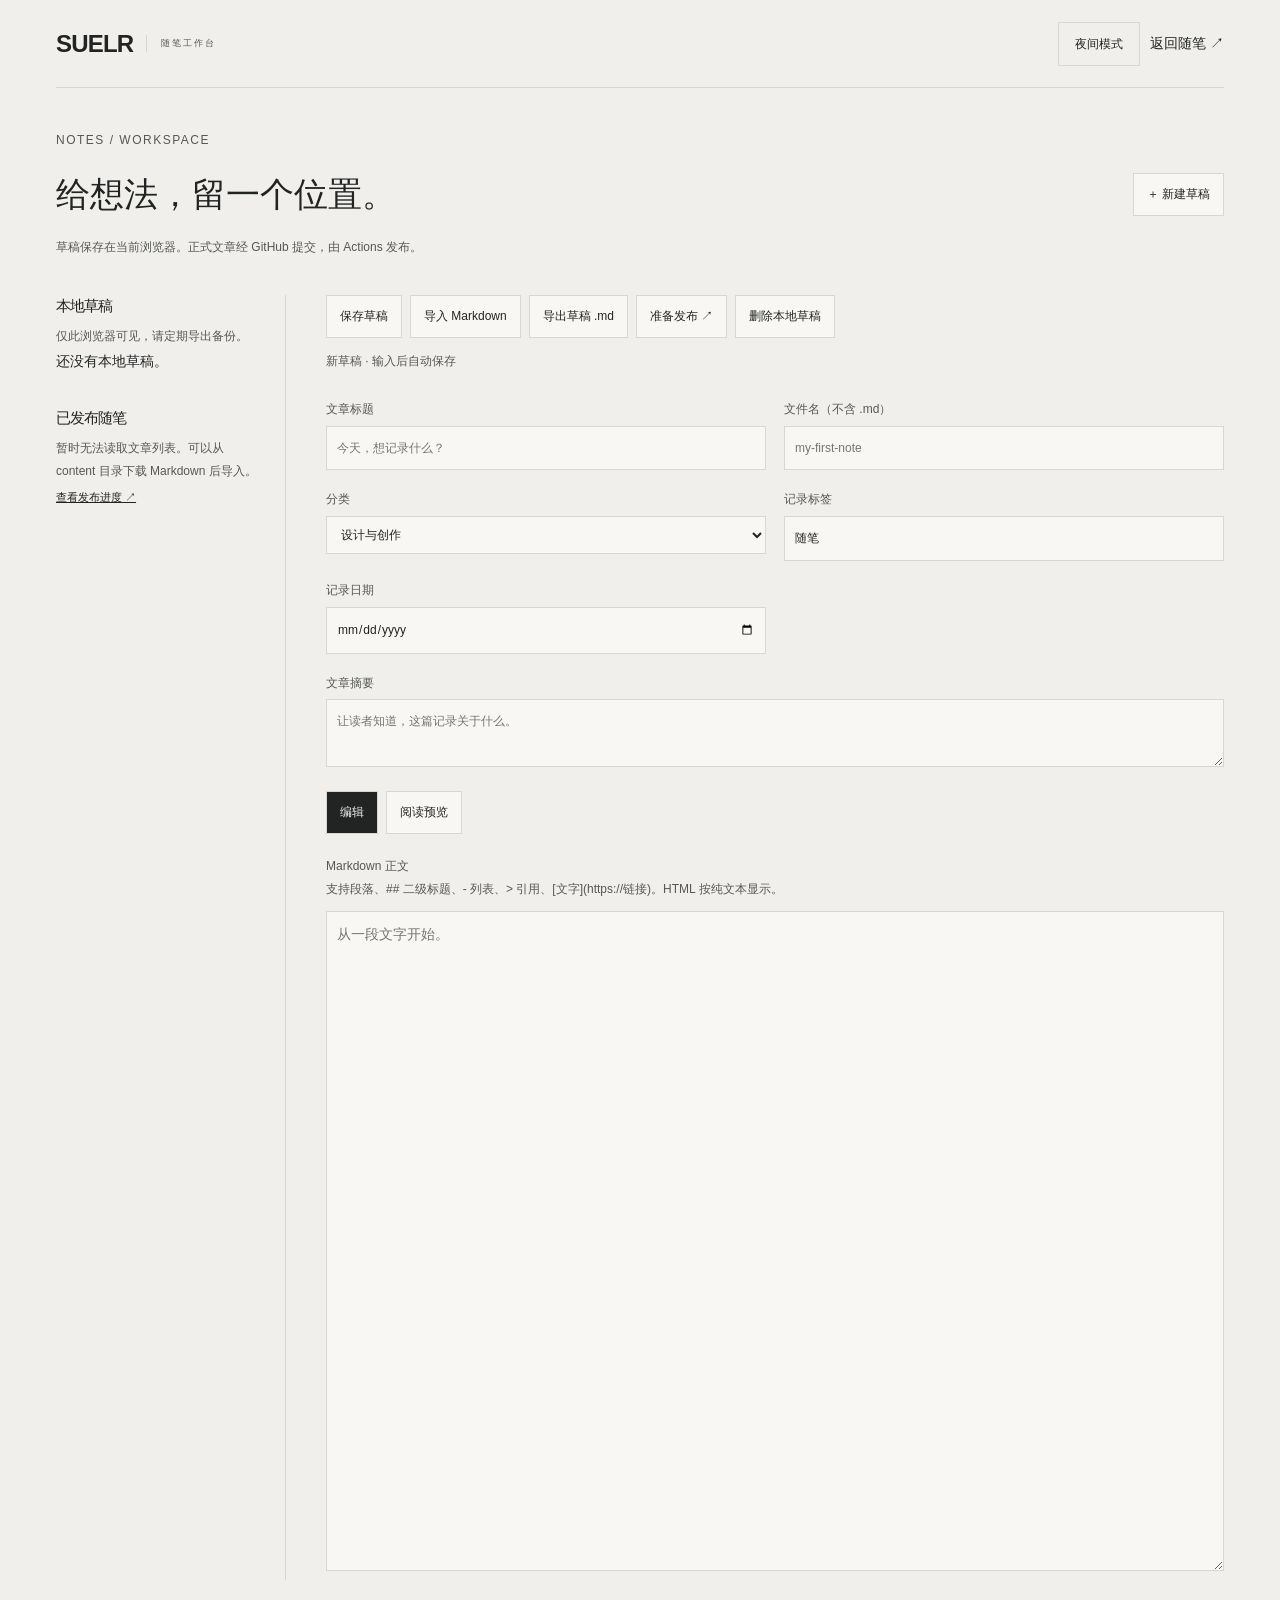
==== editor/index.html @ 3a96a96b "Add local note editor, Markdown drafts and preview with isolated Pages publishing" ====
<!doctype html>
<html lang="zh-CN"><head><meta charset="utf-8"><meta name="viewport" content="width=device-width,initial-scale=1"><meta name="robots" content="noindex,nofollow"><title>写随笔 · SUELR</title><script src="../theme.js"></script><link rel="stylesheet" href="../site.css"><link rel="stylesheet" href="../design-system.css"><link rel="stylesheet" href="editor.css"><link rel="icon" href="../assets/favicon.svg"></head>
<body><a href="#main" class="skip">跳到编辑器</a>
<header class="nav wrap"><a class="wordmark" href="../index.html">SUELR<small>随笔工作台</small></a><div class="site-actions"><button type="button" class="theme-toggle" data-theme-toggle>夜间模式</button><a href="../index.html#notes">返回随笔 ↗</a></div></header>
<main id="main" class="wrap editor-main">
<div class="editor-heading"><div><p class="eyebrow">NOTES / WORKSPACE</p><h1>给想法，留一个位置。</h1><p>草稿保存在当前浏览器。正式文章经 GitHub 提交，由 Actions 发布。</p></div><button type="button" id="new-note">＋ 新建草稿</button></div>
<div class="editor-layout"><aside class="draft-panel" aria-label="文章列表"><h2>本地草稿</h2><p class="small">仅此浏览器可见，请定期导出备份。</p><div id="draft-list"></div><h2>已发布随笔</h2><p id="published-status" class="small" role="status">正在读取…</p><div id="published-list"></div><a href="https://github.com/sibaishi/suelr-home/actions/workflows/publish.yml" target="_blank" rel="noopener">查看发布进度 ↗</a></aside>
<section aria-label="编辑与预览"><div class="editor-toolbar"><button type="button" id="save-note">保存草稿</button><label class="file-button">导入 Markdown<input type="file" id="import-note" accept=".md,.markdown,text/markdown,text/plain"></label><button type="button" id="export-note">导出草稿 .md</button><button type="button" id="publish-note">准备发布 ↗</button><button type="button" id="delete-note">删除本地草稿</button></div>
<p id="save-status" role="status" aria-live="polite"></p><p id="error-status" role="alert"></p>
<form id="note-form"><div class="metadata"><label>文章标题<input id="title" required maxlength="160" placeholder="今天，想记录什么？"></label><label>文件名（不含 .md）<input id="slug" required pattern="[a-z0-9]+(-[a-z0-9]+)*" placeholder="my-first-note" autocomplete="off"></label><label>分类<select id="category"><option>设计与创作</option><option>生活与远行</option></select></label><label>记录标签<input id="label" maxlength="80" placeholder="随笔"></label><label>记录日期<input id="date" type="date"></label><label class="summary-field">文章摘要<textarea id="summary" rows="2" maxlength="400" placeholder="让读者知道，这篇记录关于什么。"></textarea></label></div>
<div class="view-tabs" role="group" aria-label="切换工作区"><button type="button" data-view="edit" aria-pressed="true">编辑</button><button type="button" data-view="preview" aria-pressed="false">阅读预览</button></div>
<div id="edit-pane"><label for="body">Markdown 正文</label><p id="syntax-help" class="small">支持段落、## 二级标题、- 列表、&gt; 引用、[文字](https://链接)。HTML 按纯文本显示。</p><textarea id="body" rows="24" aria-describedby="syntax-help" spellcheck="false" placeholder="从一段文字开始。"></textarea></div>
</form><article id="preview-pane" class="article-shell" hidden><header class="article-head"><p id="preview-category" class="eyebrow"></p><h1 id="preview-title"></h1><p id="preview-summary" class="summary"></p><p id="preview-meta" class="article-meta"></p></header><div id="preview-body" class="prose"></div></article>
</section></div>
<dialog id="publish-dialog" aria-labelledby="publish-heading"><h2 id="publish-heading">发布到个人空间</h2><p>将导出 <strong id="publish-filename"></strong>（draft: false）。本地草稿仍保留。</p><ol><li>下载正式 Markdown 文件。</li><li>打开 GitHub，在 content 目录上传该文件并提交到 main。相同文件名会更新原文；上传前请核对。</li><li>Actions 构建成功后，文章会出现在 www.suelr.com。</li></ol><p class="small">草稿导出为 draft: true，即使上传也不会公开。此入口不保存 GitHub 密钥。</p><div class="dialog-actions"><button type="button" id="download-publish">下载正式 .md</button><a id="github-upload" href="https://github.com/sibaishi/suelr-home/upload/main/content" target="_blank" rel="noopener">打开 GitHub 上传 ↗</a><a href="https://github.com/sibaishi/suelr-home/actions/workflows/publish.yml" target="_blank" rel="noopener">查看 Actions ↗</a><button type="button" id="close-publish">返回编辑</button></div></dialog>
<noscript>编辑器需要 JavaScript。你也可以直接在 GitHub 编辑 content/*.md，通过 Actions 发布。</noscript></main>
<script src="core.js"></script><script src="editor.js"></script></body></html>
---- site.css ----
*{box-sizing:border-box}html{scroll-behavior:smooth;scroll-padding-top:112px}body{margin:0;font:400 14px/1.9 var(--site-font);-webkit-font-smoothing:antialiased}a{color:inherit;text-decoration:none}button{font:inherit;cursor:pointer}img{display:block;max-width:100%;height:auto}p,h1,h2,h3{margin:0}main{overflow:clip}.wrap{max-width:1248px;width:calc(100% - 112px);margin:auto}.nav{display:flex;align-items:center;justify-content:space-between;position:sticky;top:0;z-index:40;gap:32px}.wordmark{font-size:24px;font-weight:600;letter-spacing:-1px;display:flex;align-items:center;gap:13px}.wordmark small{font-size:9px;letter-spacing:2px;font-weight:400;color:var(--site-muted);border-left:1px solid var(--site-line);padding-left:14px}.nav nav{display:flex;gap:28px;align-items:center}.nav nav a{font-size:12px;color:var(--site-muted)}.site-actions{display:flex;gap:10px;align-items:center}.menu-toggle{display:none}.skip{position:fixed;top:-100px;left:20px;z-index:200;background:var(--site-text);color:var(--site-bg);padding:12px 18px}.skip:focus{top:10px}.eyebrow{font-size:10px;letter-spacing:1.5px;color:var(--site-muted);line-height:1.8}.hero-home{padding:51px 0 49px;border-bottom:1px solid var(--site-line)}.hero-meta{display:flex;justify-content:space-between;gap:25px;font-size:10px;color:var(--site-muted);margin-bottom:44px}.hero-layout{display:grid;grid-template-columns:1.65fr 1fr;gap:70px;align-items:end}.hero-home h1{font-size:clamp(40px,4.6vw,65px);line-height:1.4;letter-spacing:-2px;font-weight:500;margin:0 0 24px}.hero-home h1 span{color:var(--site-muted)}.hero-description{font-size:14px;line-height:2;color:var(--site-muted);max-width:540px}.hero-aside{border-top:1px solid var(--site-text);padding-top:22px;align-self:end}.hero-aside .aside-label{font-size:9px;letter-spacing:1.4px;color:var(--site-muted)}.hero-aside h2{font-size:24px;line-height:1.5;font-weight:500;margin:15px 0}.hero-aside p{font-size:12px;line-height:2;color:var(--site-muted)}.inline-link{display:inline-flex;align-items:center;gap:22px;font-size:11px;border-bottom:1px solid var(--site-text);padding:11px 0 5px;margin-top:13px}.inline-link:hover{color:var(--site-muted)}.hero-foot{display:flex;justify-content:space-between;align-items:center;margin-top:45px;font-size:9px;letter-spacing:1.2px;color:var(--site-muted)}.hero-foot .coordinates{display:flex;gap:23px}.section-home{padding:72px 0;border-bottom:1px solid var(--site-line);scroll-margin-top:110px}.section-heading{display:flex;align-items:end;justify-content:space-between;gap:40px;margin-bottom:35px}.section-heading h2{font-size:34px;line-height:1.5;font-weight:500;letter-spacing:-1px;margin-top:14px}.section-heading>p{font-size:11px;color:var(--site-muted);line-height:1.9;max-width:330px}.spaces-grid{display:grid;grid-template-columns:1fr 1fr;gap:28px}.space-link{display:flex;flex-direction:column;border:1px solid var(--site-line);transition:border-color .15s}.space-link:hover{border-color:var(--site-muted)}.space-image{height:245px;overflow:hidden;background:var(--site-soft);position:relative}.design-proof{height:100%;background:#f0efeb;display:flex;align-items:center;justify-content:center;flex-direction:column;padding:35px 50px;color:#222424}.design-proof img{width:82%;max-width:350px}.design-proof p{font-size:11px;letter-spacing:3px;margin-top:16px}.design-proof span{position:absolute;bottom:18px;left:22px;font-size:8px;letter-spacing:1.5px;color:#565856}.winter-image img{width:100%;height:100%;object-fit:cover;object-position:center 57%;filter:saturate(.65);transition:transform .4s}.space-link:hover .winter-image img{transform:scale(1.025)}.winter-image .image-label{position:absolute;bottom:16px;left:20px;background:#222424;color:#f0efeb;padding:5px 10px;font-size:9px;letter-spacing:1px}.space-copy{padding:25px 27px;background:var(--site-surface);flex:1}.space-topline{display:flex;justify-content:space-between;font-size:9px;color:var(--site-muted);letter-spacing:1px}.space-copy h3{font-size:25px;font-weight:500;letter-spacing:-.7px;margin:13px 0}.space-copy p{font-size:12px;color:var(--site-muted);line-height:2}.space-bottom{display:flex;justify-content:space-between;gap:10px;font-size:10px;color:var(--site-muted);padding-top:23px;margin-top:24px;border-top:1px solid var(--site-line)}.space-bottom b{font-size:17px;font-weight:400;color:var(--site-text)}.photo-credit{font-size:9px;color:var(--site-muted);line-height:1.9;margin-top:14px}.photo-credit a{text-decoration:underline;text-underline-offset:3px}.notes-toolbar{display:flex;gap:10px;flex-wrap:wrap;margin-bottom:25px}.filter-button{padding:11px 17px;border:1px solid var(--site-line);background:transparent;color:var(--site-muted);min-height:44px;font-size:11px}.filter-button:hover{background:var(--site-hover-bg);color:var(--site-text)}.filter-button[aria-pressed=true]{background:var(--site-text);color:var(--site-bg);border-color:var(--site-text)}.note-list{border-top:1px solid var(--site-line)}.note-card{display:grid;grid-template-columns:145px 1fr 30px;gap:28px;padding:29px 0;border-bottom:1px solid var(--site-line);align-items:start;transition:background .15s}.note-card:hover{background:var(--site-hover-bg)}.note-category{font-size:10px;color:var(--site-muted);padding-top:4px}.note-card h3{font-size:21px;font-weight:500;line-height:1.6;margin-bottom:9px;letter-spacing:-.4px}.note-card p{font-size:12px;line-height:1.9;color:var(--site-muted);max-width:740px}.note-meta{font-size:9px;color:var(--site-muted);margin-top:15px;letter-spacing:.4px}.note-arrow{font-size:21px;text-align:right}.filter-status{font-size:10px;color:var(--site-muted);margin-top:17px}.about-layout{display:grid;grid-template-columns:1fr 1.25fr;gap:90px}.about-name{font-size:44px;font-weight:500;line-height:1.4;letter-spacing:-1.5px;margin:20px 0 15px}.about-role{font-size:12px;color:var(--site-muted);line-height:2}.about-copy p{font-size:14px;line-height:2.1;color:var(--site-muted);margin-bottom:20px}.about-copy strong{font-weight:500;color:var(--site-text)}.about-facts{display:grid;grid-template-columns:repeat(3,1fr);border-top:1px solid var(--site-line);margin-top:30px;padding-top:20px;gap:20px}.about-facts dt{font-size:9px;color:var(--site-muted);letter-spacing:1px;margin-bottom:9px}.about-facts dd{font-size:12px;margin:0;line-height:1.9}.contact-home{padding:66px 0 40px}.contact-grid{display:flex;align-items:center;justify-content:space-between;gap:40px}.contact-home h2{font-size:32px;font-weight:500;line-height:1.5;margin-top:15px;letter-spacing:-1px}.contact-home .email{font-size:clamp(16px,2.5vw,26px);border-bottom:1px solid var(--site-text);padding-bottom:8px;display:flex;align-items:center;gap:30px;letter-spacing:-.4px}.contact-home>p{font-size:12px;color:var(--site-muted);margin-top:22px}.footer-home{display:flex;justify-content:space-between;align-items:center;gap:25px;border-top:1px solid var(--site-line);padding:24px 0 32px;margin-top:25px;font-size:9px;color:var(--site-muted)}.footer-links{display:flex;gap:23px}.footer-links a{padding:10px 0}.footer-links a:hover{color:var(--site-text)}[hidden]{display:none!important}.breadcrumb{font-size:10px;color:var(--site-muted);padding:28px 0;border-bottom:1px solid var(--site-line);display:flex;gap:15px}.article-shell{max-width:760px;margin:0 auto;padding:50px 0 65px}.article-head{padding-bottom:30px;border-bottom:1px solid var(--site-line);margin-bottom:35px}.article-head h1{font-size:40px;line-height:1.5;font-weight:500;letter-spacing:-1.1px;margin:18px 0}.article-head .summary{font-size:14px;line-height:2;color:var(--site-muted)}.article-meta{font-size:10px;line-height:1.9;color:var(--site-muted);margin-top:23px;display:flex;gap:20px}.prose h2{font-size:25px;line-height:1.6;font-weight:500;margin:37px 0 17px;letter-spacing:-.6px}.prose p,.prose li{font-size:15px;line-height:2.15;color:var(--site-muted);margin:0 0 20px}.prose ul{padding-left:23px;margin:20px 0 25px}.prose li{margin:0 0 10px}.prose blockquote{margin:30px 0;padding:18px 24px;border-left:2px solid var(--site-text);background:var(--site-soft)}.prose blockquote p{color:var(--site-text);margin:0;font-size:17px}.prose a{color:var(--site-text);text-decoration:underline;text-underline-offset:5px}.article-end{margin-top:44px;padding-top:24px;border-top:1px solid var(--site-line);display:flex;justify-content:space-between;align-items:center;gap:25px;font-size:12px}.copy-status{font-size:10px;color:var(--site-muted);margin-top:10px}.related-note{margin:24px 0 0;font-size:11px;color:var(--site-muted);line-height:1.9}
@media(max-width:1000px){.hero-layout{gap:40px;grid-template-columns:1.6fr 1fr}.hero-home h1{font-size:48px}.hero-aside h2{font-size:21px}.about-layout{gap:45px}.space-image{height:220px}.space-copy{padding:22px}.design-proof{padding:30px}.note-card{grid-template-columns:115px 1fr 25px;gap:20px}.contact-grid{gap:30px}.article-shell{max-width:700px}}
@media(max-width:800px){html{scroll-padding-top:96px}.hero-home{padding-top:32px}.hero-meta{margin-bottom:30px;font-size:9px;gap:15px}.hero-layout{grid-template-columns:1fr;gap:32px}.hero-home h1{font-size:47px}.hero-description{font-size:13px}.hero-aside{display:grid;grid-template-columns:1fr 1fr;gap:15px 30px;padding-top:22px}.hero-aside .aside-label{grid-column:1/-1}.hero-aside h2{margin:0;font-size:22px}.hero-aside .inline-link{justify-self:start;align-self:end;margin:0}.hero-foot{margin-top:30px;font-size:8px}.section-home{padding:52px 0;scroll-margin-top:95px}.section-heading{gap:25px;margin-bottom:28px}.section-heading h2{font-size:28px}.section-heading>p{max-width:240px;font-size:10px}.spaces-grid{gap:20px}.space-image{height:210px}.space-copy h3{font-size:23px}.note-card{grid-template-columns:95px 1fr 20px;gap:18px}.note-card h3{font-size:19px}.about-layout{grid-template-columns:1fr;gap:28px}.about-name{font-size:36px;margin-top:15px}.about-copy p{font-size:13px}.contact-grid{display:block}.contact-home .email{display:inline-flex;margin-top:25px;font-size:23px}.contact-home{padding-top:45px}.article-shell{padding-top:35px}.article-head h1{font-size:34px}.prose p,.prose li{font-size:14px}}
@media(max-width:600px){.wordmark small{display:none}.nav .wordmark{font-size:22px}.hero-home{padding:27px 0 30px}.hero-meta{display:block;line-height:1.9;margin-bottom:26px}.hero-meta>span:last-child{display:block;margin-top:8px}.hero-home h1{font-size:38px;letter-spacing:-1.5px;line-height:1.45;margin-bottom:20px}.hero-description{font-size:12px;line-height:2}.hero-aside{grid-template-columns:1fr;gap:12px}.hero-aside h2{font-size:23px}.hero-aside p{font-size:12px}.hero-aside .inline-link{font-size:11px;margin-top:2px}.hero-foot{font-size:7px;gap:15px;line-height:1.8;margin-top:28px;letter-spacing:.5px}.hero-foot .coordinates{gap:10px}.section-home{padding:43px 0}.section-heading{display:block}.section-heading h2{font-size:27px}.section-heading>p{max-width:none;margin-top:15px;font-size:11px}.spaces-grid{grid-template-columns:1fr;gap:25px}.space-image{height:230px}.design-proof{padding:35px}.space-copy{padding:23px 21px}.space-copy h3{font-size:24px}.space-copy p{font-size:12px}.space-bottom{padding-top:20px;margin-top:21px;font-size:9px}.photo-credit{font-size:8px}.notes-toolbar{gap:8px;margin-bottom:20px}.filter-button{font-size:10px;padding:10px 14px}.note-card{grid-template-columns:1fr 18px;gap:10px;padding:24px 0}.note-category{grid-column:1;font-size:9px;padding:0}.note-card>div:nth-child(2){grid-column:1}.note-arrow{grid-column:2;grid-row:1/3;align-self:center}.note-card h3{font-size:19px;margin-bottom:10px}.note-card p{font-size:11px;line-height:2}.note-meta{font-size:9px;margin-top:12px}.about-name{font-size:36px}.about-facts{grid-template-columns:1fr 1fr;gap:20px}.about-facts>div:last-child{grid-column:1/-1}.contact-home h2{font-size:27px}.contact-home .email{font-size:19px;gap:18px}.contact-home>p{font-size:11px;line-height:2}.footer-home{align-items:flex-start;gap:15px;font-size:8px;line-height:1.9;padding-top:22px}.footer-links{gap:13px;flex-wrap:wrap;justify-content:flex-end}.breadcrumb{font-size:9px;padding:23px 0;gap:10px;flex-wrap:wrap}.article-shell{padding:28px 0 45px}.article-head h1{font-size:29px;line-height:1.55;margin:17px 0}.article-head .summary{font-size:12px}.article-meta{font-size:9px;gap:13px;flex-wrap:wrap;margin-top:20px}.prose h2{font-size:22px;margin-top:30px}.prose p,.prose li{font-size:14px;line-height:2.1}.prose blockquote{padding:16px 18px}.prose blockquote p{font-size:15px}.article-end{font-size:11px}.article-end .close{font-size:11px}.related-note{font-size:10px}}
@media(prefers-reduced-motion:reduce){html{scroll-behavior:auto}*{transition:none!important}}
---- design-system.css ----
/* Shared visual foundation: identical in design and winter repositories. */
:root,:root[data-theme="day"]{--site-bg:#f0efeb;--site-surface:#f8f7f3;--site-soft:#e6e5df;--site-text:#222424;--site-muted:#565856;--site-line:#d7d8d3;--site-font:MiSans,"PingFang SC","Microsoft YaHei",Arial,sans-serif;--site-control:12px;--site-section:34px;--site-gap:64px;--paper:var(--site-bg);--ink:var(--site-text);--secondary:var(--site-muted);--bg:var(--site-bg);--panel:var(--site-surface);--panel2:var(--site-soft);--text:var(--site-text);--muted:var(--site-muted);--line:var(--site-line);--accent:var(--site-text);--ice:var(--site-muted);--surface:var(--site-surface);--good:var(--site-text)}
:root[data-theme="night"]{--site-bg:#222424;--site-surface:#2a2c2c;--site-soft:#343636;--site-text:#f0efeb;--site-muted:#b7b8b5;--site-line:#4a4c4a;--paper:var(--site-bg);--ink:var(--site-text);--secondary:var(--site-muted);--bg:var(--site-bg);--panel:var(--site-surface);--panel2:var(--site-soft);--text:var(--site-text);--muted:var(--site-muted);--line:var(--site-line);--accent:var(--site-text);--ice:var(--site-muted);--surface:var(--site-surface);--good:var(--site-text)}
body,[data-theme="day"] body{background:var(--site-bg);color:var(--site-text);font-family:var(--site-font);-webkit-font-smoothing:antialiased}
button,input,select,textarea,summary,.card,.hero,.day,.route-switch,.pill,.tripbar,.prep-progress,.backup-tools,.destination-photo{border-radius:0!important;box-shadow:none!important}
.button,.close,.link-button,.theme-toggle,.menu-toggle,.nav-menu-toggle,.work-filters button,.roadbook-tools select{min-height:44px;font-size:var(--site-control);font-weight:400;border-radius:0;line-height:1.5}
.button{padding:14px 20px;background:var(--site-text);color:var(--site-bg)}.close,.link-button,.theme-toggle,.menu-toggle,.nav-menu-toggle{padding:11px 16px;border:1px solid var(--site-line);background:transparent;color:var(--site-text)}
.button:hover{background:var(--site-muted)}.close:hover,.link-button:hover,.theme-toggle:hover,.menu-toggle:hover,.nav-menu-toggle:hover{background:var(--site-soft);border-color:var(--site-muted)}
a:focus-visible,button:focus-visible,input:focus-visible,select:focus-visible,summary:focus-visible{outline:2px solid var(--site-text);outline-offset:4px}
.site-actions{display:flex;align-items:center;gap:10px;order:3}.nav .wordmark{order:1}.nav #main-nav{order:2;margin-left:auto}.nav{gap:30px}.nav,.site-nav{height:88px;min-height:88px;padding-top:0;padding-bottom:0;align-items:center;background:var(--site-bg);border-bottom:1px solid var(--site-line)}
.nav .wordmark,.site-nav .brand{font-size:24px;font-weight:600;letter-spacing:-.8px;color:var(--site-text)}.nav nav,.site-nav .nav-links{gap:26px}.nav nav a,.site-nav .nav-links a{font-size:12px;font-weight:400;color:var(--site-muted);padding:12px 0;min-height:44px;line-height:20px}.nav nav a:hover,.site-nav .nav-links a:hover{color:var(--site-text);background:transparent}.nav-links a[aria-current="page"]{background:transparent;color:var(--site-text);text-decoration:underline;text-underline-offset:8px}
.wrap{max-width:1248px;width:calc(100% - 112px)}.shell{max-width:1360px;padding-left:56px;padding-right:56px;margin:auto}.section h2,h2{font-size:var(--site-section);font-weight:500;line-height:1.5;letter-spacing:-1px}.section .lead{font-size:13px;line-height:2}.eyebrow,.kicker{font-size:10px;letter-spacing:1.5px;font-weight:400;line-height:1.8;color:var(--site-muted)}.section{padding-top:64px}
.site-nav{position:relative;margin-bottom:32px}.site-nav .nav-actions{gap:10px}.site-nav .theme-toggle{font-size:12px;padding:11px 16px}.site-nav .brand{letter-spacing:-.8px}.hero{box-shadow:none!important}.hero-photo-mobile{border-radius:0!important;filter:saturate(.65)}.route-switch{background:transparent;padding:4px}.route-switch button{min-height:44px;font-size:12px;font-weight:400}.hero .route-switch button.active{background:var(--site-text);color:var(--site-bg)}.hero .kicker{font-size:10px}.hero h1{font-weight:500;line-height:1.4}.hero-sub{font-size:13px;line-height:2}.card{border:1px solid var(--site-line);background:var(--site-surface)}.tripbar,[data-theme="day"] .tripbar{box-shadow:none;background:var(--site-surface)}.tripbar button{background:var(--site-text);color:var(--site-bg);font-weight:400}.day,.day.active,[data-theme="day"] .day.active{background:var(--site-surface)}.day:hover,[data-theme="day"] .day:hover{background:var(--site-soft)}.pill,.pill.play,.pill.buffer,[data-theme="day"] .pill,[data-theme="day"] .pill.play,[data-theme="day"] .pill.buffer{color:var(--site-muted);background:var(--site-soft);border-color:var(--site-line)}
.hero-art{background:#f0efeb;color:#222424}.hero-art .image-caption{background:#f0efeb;color:#565856}.brand-stage>span{color:#565856}.contact{background:#222424;color:#f0efeb}.contact .email,.contact h2{color:#f0efeb}.contact .serif{color:#f0efeb}.contact .eyebrow{color:#b7b8b5}.contact .button{background:#f0efeb;color:#222424}
.about-band{background:var(--site-soft)}.empty-canvas,.application-placeholder>div,.orbit-features>div{background:var(--site-soft);border-color:var(--site-line)}.empty-canvas .slot-cross,.slot-number,.slot-state{color:var(--site-muted)}.work-filters button{background:transparent;color:var(--site-muted)}.work-filters button[aria-pressed="true"]{background:var(--site-text);color:var(--site-bg)}.principles span,.specs>div,.system-title{border-color:var(--site-line)}
/* Formal black brand artwork stays on an intentional light proofing surface. */
.construction-card,.orbit-art{background:#fff}.construction-card figcaption{color:#222424}.construction-card figcaption small{color:#565856}.brand-stage>p{color:#222424}
@media(min-width:801px){.site-nav{grid-template-columns:auto 1fr auto;gap:30px}.site-nav .nav-links{display:flex;grid-column:2;grid-row:1;justify-content:flex-end;border:0;padding:0;background:transparent}.site-nav .nav-actions{grid-column:3;grid-row:1}.site-nav .nav-menu-toggle{display:none}.nav .menu-toggle{display:none}.nav #main-nav{display:flex;position:static;background:transparent;box-shadow:none;border:0;padding:0}}
@media(max-width:1000px){.wrap{width:calc(100% - 64px)}.shell{padding-left:32px;padding-right:32px}.nav,.site-nav{gap:18px}.nav nav,.site-nav .nav-links{gap:18px}.nav .wordmark span{display:none}}
@media(max-width:800px){.nav,.site-nav{height:auto;min-height:78px}.nav .site-actions{margin-left:auto}.nav .menu-toggle{display:flex}.nav #main-nav{display:none;position:absolute;top:77px;left:0;right:0;margin:0;padding:12px 0 18px;grid-template-columns:1fr 1fr;border-bottom:1px solid var(--site-line);background:var(--site-bg);box-shadow:none;z-index:25}.nav.menu-open #main-nav{display:grid}.nav nav a{display:block!important;padding:12px}.site-nav{grid-template-columns:1fr auto;gap:12px}.site-nav .nav-actions{grid-column:2;grid-row:1}.site-nav .nav-menu-toggle{display:inline-flex}.site-nav .nav-links{display:none;grid-column:1/-1;grid-row:2;grid-template-columns:1fr 1fr;gap:8px;padding:12px;border:1px solid var(--site-line);background:var(--site-bg)}.site-nav .nav-links.is-open{display:grid}.site-nav .nav-links a{padding:12px;justify-content:flex-start;background:transparent}.nav .wordmark,.site-nav .brand{font-size:21px}.site-nav .brand{grid-column:1;grid-row:1}.section h2,h2{font-size:28px}}
@media(max-width:600px){.wrap{width:calc(100% - 40px)}.shell{padding-left:20px;padding-right:20px}.nav .site-actions{gap:8px}.theme-toggle,.menu-toggle,.nav-menu-toggle,.site-nav .theme-toggle{font-size:11px;padding:10px 12px;min-height:44px}.site-nav .nav-actions{gap:8px}.nav,.site-nav{min-height:78px;gap:10px}.nav #main-nav{left:0;right:0}.nav .wordmark{font-size:20px}.wordmark span{display:none}.eyebrow,.kicker,.hero .kicker{font-size:9px;letter-spacing:1px}.section{padding-top:48px}.section h2,h2{font-size:27px}.hero h1{font-size:35px}.hero-sub{font-size:12px}.button,.close,.link-button{font-size:12px}.shell .hero{padding:24px 20px}.hero-content{gap:24px}}
@media(prefers-reduced-motion:reduce){html{scroll-behavior:auto}*{transition:none!important}}

/* Both sites use the same sticky header and menu affordance. */
.site-nav{position:sticky;top:0;z-index:40}.nav-menu-icon{width:auto;height:auto;border:0;font-size:15px;line-height:1}.nav-menu-icon:after{content:"＋";position:static;border:0}.nav-menu-toggle[aria-expanded="true"] .nav-menu-icon{transform:rotate(45deg)}

/* Reading progress and interactive surfaces follow the active theme. */
.reading-progress{position:fixed;inset:0 auto auto 0;height:2px;width:0;background:var(--site-text);z-index:150;pointer-events:none}
summary:hover,:root[data-theme="night"] summary:hover,:root[data-theme="day"] summary:hover{background:var(--site-soft);color:var(--site-text)}
summary:focus-visible{background:var(--site-soft);color:var(--site-text)}
.work-group>summary:hover,.system-details>summary:hover{background:var(--site-soft);color:var(--site-text)}
:root[data-theme="night"] .nav nav a:hover,:root[data-theme="night"] .site-nav .nav-links a:hover{background:var(--site-soft);color:var(--site-text)}
:root[data-theme="night"] .hero-art:hover .image-caption{background:#d7d8d3;color:#222424}

/* Keep interaction feedback visible with theme-appropriate emphasis. */
:root,:root[data-theme="day"]{--site-hover-bg:#e6e5df;--site-hover-border:#80827f}
:root[data-theme="night"]{--site-hover-bg:#343636;--site-hover-border:#80827f}
summary:hover,:root[data-theme="night"] summary:hover,:root[data-theme="day"] summary:hover,.work-group>summary:hover,.system-details>summary:hover,summary:focus-visible{background:var(--site-hover-bg);color:var(--site-text);border-color:var(--site-hover-border)}
.work-filters button:hover,.work-filters button:focus-visible{background:var(--site-hover-bg);color:var(--site-text);border-color:var(--site-hover-border)}
.work-filters button[aria-pressed="true"]:hover{background:var(--site-text);color:var(--site-bg)}
.close:hover,.link-button:hover,.theme-toggle:hover,.menu-toggle:hover,.nav-menu-toggle:hover{background:var(--site-hover-bg);border-color:var(--site-hover-border)}
---- editor/editor.css ----
.editor-main{padding:42px 0 70px}.editor-heading{display:flex;justify-content:space-between;align-items:center;gap:24px;margin-bottom:36px}.editor-heading h1{font-size:34px;font-weight:500;margin:10px 0}.editor-heading p,.small{color:var(--site-muted);font-size:12px}.editor-layout{display:grid;grid-template-columns:230px minmax(0,1fr);gap:40px}.draft-panel{border-right:1px solid var(--site-line);padding-right:24px}.draft-panel h2{font-size:15px;font-weight:500;margin:0 0 8px}.draft-panel h2:not(:first-child){margin-top:32px}.draft-panel a{font-size:11px;text-decoration:underline}.draft-panel button{width:100%;text-align:left;margin-top:10px;overflow-wrap:anywhere}.draft-panel button[aria-current=true]{border-color:var(--site-text);background:var(--site-soft)}button,.file-button,.dialog-actions a{background:var(--site-surface);color:var(--site-text);border:1px solid var(--site-line);padding:9px 13px;font:inherit;font-size:12px;cursor:pointer}button:hover,.file-button:hover{border-color:var(--site-muted)}.editor-toolbar{display:flex;flex-wrap:wrap;gap:8px}.file-button{display:inline-flex;align-items:center;position:relative}.file-button input{position:absolute;inset:0;opacity:0;width:100%;cursor:pointer}.file-button:focus-within{outline:2px solid var(--site-text);outline-offset:3px}input,select,textarea{font:inherit;color:var(--site-text);background:var(--site-surface);border:1px solid var(--site-line);padding:10px;width:100%;border-radius:0}input:focus-visible,select:focus-visible,textarea:focus-visible,button:focus-visible,a:focus-visible{outline:2px solid var(--site-text);outline-offset:3px}.metadata{display:grid;grid-template-columns:1fr 1fr;gap:18px;margin:24px 0}.metadata label,#edit-pane>label{font-size:12px;color:var(--site-muted)}.metadata input,.metadata select,.metadata textarea{display:block;margin-top:5px}.summary-field{grid-column:1/-1}textarea{resize:vertical}.view-tabs{display:flex;gap:8px;margin:24px 0 18px}.view-tabs [aria-pressed=true]{background:var(--site-text);color:var(--site-bg)}#body{font:14px/1.9 ui-monospace,monospace;min-height:420px;margin-top:10px}#save-status{font-size:12px;color:var(--site-muted);min-height:24px;margin-top:12px}#error-status{font-size:13px;color:var(--site-text);border-left:2px solid var(--site-text);padding-left:10px}#error-status:empty{display:none}.editor-main .article-shell{padding-top:10px;max-width:none}.editor-main .article-head h1{overflow-wrap:anywhere}.prose{overflow-wrap:anywhere}dialog{max-width:620px;width:calc(100% - 32px);padding:30px;background:var(--site-bg);color:var(--site-text);border:1px solid var(--site-line)}dialog::backdrop{background:#0008}dialog h2{font-size:24px;margin-bottom:18px}dialog p,dialog li{margin:12px 0}.dialog-actions{display:flex;flex-wrap:wrap;gap:10px;margin-top:24px}.draft-panel button small{display:block;color:var(--site-muted)}@media(max-width:850px){.editor-layout{grid-template-columns:1fr;gap:28px}.draft-panel{border-right:0;border-bottom:1px solid var(--site-line);padding:0 0 22px}.draft-panel button{width:auto;margin-right:8px}.editor-heading{align-items:flex-start}.editor-heading h1{font-size:28px}}@media(max-width:600px){.wrap{width:calc(100% - 32px)}.metadata{grid-template-columns:1fr}.editor-heading{display:block}.editor-heading>button{margin-top:16px}.nav{gap:10px}.site-actions{font-size:11px}.editor-main{padding-top:26px}.editor-main .article-head h1{font-size:28px}}
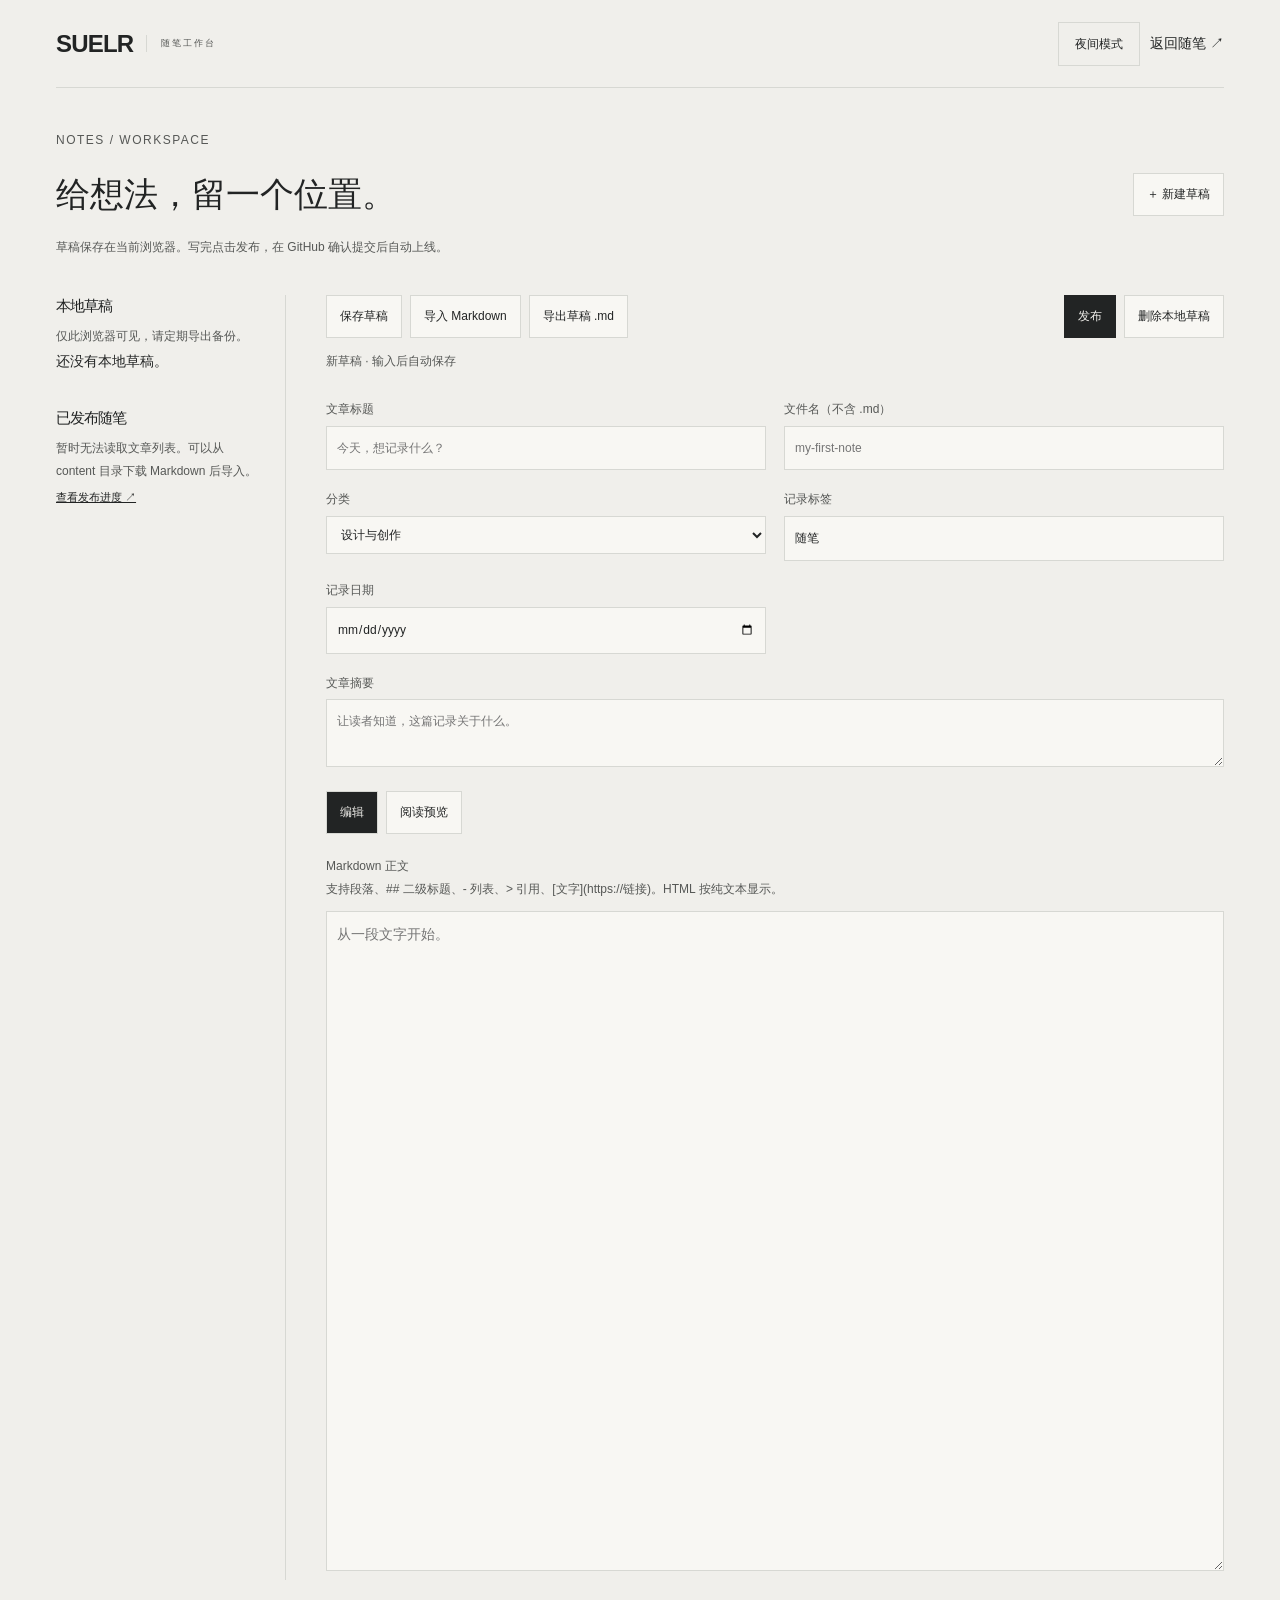
==== commit 9522861a: "Make note editing visible and streamline GitHub publishing" ====
--- a/editor/index.html
+++ b/editor/index.html
@@ -3,15 +3,15 @@
 <body><a href="#main" class="skip">跳到编辑器</a>
 <header class="nav wrap"><a class="wordmark" href="../index.html">SUELR<small>随笔工作台</small></a><div class="site-actions"><button type="button" class="theme-toggle" data-theme-toggle>夜间模式</button><a href="../index.html#notes">返回随笔 ↗</a></div></header>
 <main id="main" class="wrap editor-main">
-<div class="editor-heading"><div><p class="eyebrow">NOTES / WORKSPACE</p><h1>给想法，留一个位置。</h1><p>草稿保存在当前浏览器。正式文章经 GitHub 提交，由 Actions 发布。</p></div><button type="button" id="new-note">＋ 新建草稿</button></div>
+<div class="editor-heading"><div><p class="eyebrow">NOTES / WORKSPACE</p><h1>给想法，留一个位置。</h1><p>草稿保存在当前浏览器。写完点击发布，在 GitHub 确认提交后自动上线。</p></div><button type="button" id="new-note">＋ 新建草稿</button></div>
 <div class="editor-layout"><aside class="draft-panel" aria-label="文章列表"><h2>本地草稿</h2><p class="small">仅此浏览器可见，请定期导出备份。</p><div id="draft-list"></div><h2>已发布随笔</h2><p id="published-status" class="small" role="status">正在读取…</p><div id="published-list"></div><a href="https://github.com/sibaishi/suelr-home/actions/workflows/publish.yml" target="_blank" rel="noopener">查看发布进度 ↗</a></aside>
-<section aria-label="编辑与预览"><div class="editor-toolbar"><button type="button" id="save-note">保存草稿</button><label class="file-button">导入 Markdown<input type="file" id="import-note" accept=".md,.markdown,text/markdown,text/plain"></label><button type="button" id="export-note">导出草稿 .md</button><button type="button" id="publish-note">准备发布 ↗</button><button type="button" id="delete-note">删除本地草稿</button></div>
+<section aria-label="编辑与预览"><div class="editor-toolbar"><button type="button" id="save-note">保存草稿</button><label class="file-button">导入 Markdown<input type="file" id="import-note" accept=".md,.markdown,text/markdown,text/plain"></label><button type="button" id="export-note">导出草稿 .md</button><button type="button" id="publish-note" class="primary-action">发布</button><button type="button" id="delete-note">删除本地草稿</button></div>
 <p id="save-status" role="status" aria-live="polite"></p><p id="error-status" role="alert"></p>
 <form id="note-form"><div class="metadata"><label>文章标题<input id="title" required maxlength="160" placeholder="今天，想记录什么？"></label><label>文件名（不含 .md）<input id="slug" required pattern="[a-z0-9]+(-[a-z0-9]+)*" placeholder="my-first-note" autocomplete="off"></label><label>分类<select id="category"><option>设计与创作</option><option>生活与远行</option></select></label><label>记录标签<input id="label" maxlength="80" placeholder="随笔"></label><label>记录日期<input id="date" type="date"></label><label class="summary-field">文章摘要<textarea id="summary" rows="2" maxlength="400" placeholder="让读者知道，这篇记录关于什么。"></textarea></label></div>
 <div class="view-tabs" role="group" aria-label="切换工作区"><button type="button" data-view="edit" aria-pressed="true">编辑</button><button type="button" data-view="preview" aria-pressed="false">阅读预览</button></div>
 <div id="edit-pane"><label for="body">Markdown 正文</label><p id="syntax-help" class="small">支持段落、## 二级标题、- 列表、&gt; 引用、[文字](https://链接)。HTML 按纯文本显示。</p><textarea id="body" rows="24" aria-describedby="syntax-help" spellcheck="false" placeholder="从一段文字开始。"></textarea></div>
 </form><article id="preview-pane" class="article-shell" hidden><header class="article-head"><p id="preview-category" class="eyebrow"></p><h1 id="preview-title"></h1><p id="preview-summary" class="summary"></p><p id="preview-meta" class="article-meta"></p></header><div id="preview-body" class="prose"></div></article>
 </section></div>
-<dialog id="publish-dialog" aria-labelledby="publish-heading"><h2 id="publish-heading">发布到个人空间</h2><p>将导出 <strong id="publish-filename"></strong>（draft: false）。本地草稿仍保留。</p><ol><li>下载正式 Markdown 文件。</li><li>打开 GitHub，在 content 目录上传该文件并提交到 main。相同文件名会更新原文；上传前请核对。</li><li>Actions 构建成功后，文章会出现在 www.suelr.com。</li></ol><p class="small">草稿导出为 draft: true，即使上传也不会公开。此入口不保存 GitHub 密钥。</p><div class="dialog-actions"><button type="button" id="download-publish">下载正式 .md</button><a id="github-upload" href="https://github.com/sibaishi/suelr-home/upload/main/content" target="_blank" rel="noopener">打开 GitHub 上传 ↗</a><a href="https://github.com/sibaishi/suelr-home/actions/workflows/publish.yml" target="_blank" rel="noopener">查看 Actions ↗</a><button type="button" id="close-publish">返回编辑</button></div></dialog>
+<dialog id="publish-dialog" aria-labelledby="publish-heading"><h2 id="publish-heading">发布随笔</h2><p id="publish-instructions"></p><p class="small">目标文章：<strong id="publish-filename"></strong>。GitHub 确认提交后会自动发布，本地草稿仍保留。</p><div class="dialog-actions"><button type="button" id="copy-publish">复制文章内容</button><a id="github-edit" class="primary-action" target="_blank" rel="noopener">前往 GitHub 确认</a></div><p id="publish-copy-status" role="status"></p><details id="publish-fallback"><summary>手动复制 / 下载备份</summary><label for="publish-source">完整文章内容（全选复制）</label><textarea id="publish-source" rows="7" readonly></textarea><button type="button" id="download-publish">下载正式 .md</button></details><div class="dialog-actions"><a href="https://github.com/sibaishi/suelr-home/actions/workflows/publish.yml" target="_blank" rel="noopener">查看发布进度</a><button type="button" id="close-publish">返回编辑</button></div></dialog>
 <noscript>编辑器需要 JavaScript。你也可以直接在 GitHub 编辑 content/*.md，通过 Actions 发布。</noscript></main>
 <script src="core.js"></script><script src="editor.js"></script></body></html>
--- a/site.css
+++ b/site.css
@@ -3,3 +3,5 @@
 @media(max-width:800px){html{scroll-padding-top:96px}.hero-home{padding-top:32px}.hero-meta{margin-bottom:30px;font-size:9px;gap:15px}.hero-layout{grid-template-columns:1fr;gap:32px}.hero-home h1{font-size:47px}.hero-description{font-size:13px}.hero-aside{display:grid;grid-template-columns:1fr 1fr;gap:15px 30px;padding-top:22px}.hero-aside .aside-label{grid-column:1/-1}.hero-aside h2{margin:0;font-size:22px}.hero-aside .inline-link{justify-self:start;align-self:end;margin:0}.hero-foot{margin-top:30px;font-size:8px}.section-home{padding:52px 0;scroll-margin-top:95px}.section-heading{gap:25px;margin-bottom:28px}.section-heading h2{font-size:28px}.section-heading>p{max-width:240px;font-size:10px}.spaces-grid{gap:20px}.space-image{height:210px}.space-copy h3{font-size:23px}.note-card{grid-template-columns:95px 1fr 20px;gap:18px}.note-card h3{font-size:19px}.about-layout{grid-template-columns:1fr;gap:28px}.about-name{font-size:36px;margin-top:15px}.about-copy p{font-size:13px}.contact-grid{display:block}.contact-home .email{display:inline-flex;margin-top:25px;font-size:23px}.contact-home{padding-top:45px}.article-shell{padding-top:35px}.article-head h1{font-size:34px}.prose p,.prose li{font-size:14px}}
 @media(max-width:600px){.wordmark small{display:none}.nav .wordmark{font-size:22px}.hero-home{padding:27px 0 30px}.hero-meta{display:block;line-height:1.9;margin-bottom:26px}.hero-meta>span:last-child{display:block;margin-top:8px}.hero-home h1{font-size:38px;letter-spacing:-1.5px;line-height:1.45;margin-bottom:20px}.hero-description{font-size:12px;line-height:2}.hero-aside{grid-template-columns:1fr;gap:12px}.hero-aside h2{font-size:23px}.hero-aside p{font-size:12px}.hero-aside .inline-link{font-size:11px;margin-top:2px}.hero-foot{font-size:7px;gap:15px;line-height:1.8;margin-top:28px;letter-spacing:.5px}.hero-foot .coordinates{gap:10px}.section-home{padding:43px 0}.section-heading{display:block}.section-heading h2{font-size:27px}.section-heading>p{max-width:none;margin-top:15px;font-size:11px}.spaces-grid{grid-template-columns:1fr;gap:25px}.space-image{height:230px}.design-proof{padding:35px}.space-copy{padding:23px 21px}.space-copy h3{font-size:24px}.space-copy p{font-size:12px}.space-bottom{padding-top:20px;margin-top:21px;font-size:9px}.photo-credit{font-size:8px}.notes-toolbar{gap:8px;margin-bottom:20px}.filter-button{font-size:10px;padding:10px 14px}.note-card{grid-template-columns:1fr 18px;gap:10px;padding:24px 0}.note-category{grid-column:1;font-size:9px;padding:0}.note-card>div:nth-child(2){grid-column:1}.note-arrow{grid-column:2;grid-row:1/3;align-self:center}.note-card h3{font-size:19px;margin-bottom:10px}.note-card p{font-size:11px;line-height:2}.note-meta{font-size:9px;margin-top:12px}.about-name{font-size:36px}.about-facts{grid-template-columns:1fr 1fr;gap:20px}.about-facts>div:last-child{grid-column:1/-1}.contact-home h2{font-size:27px}.contact-home .email{font-size:19px;gap:18px}.contact-home>p{font-size:11px;line-height:2}.footer-home{align-items:flex-start;gap:15px;font-size:8px;line-height:1.9;padding-top:22px}.footer-links{gap:13px;flex-wrap:wrap;justify-content:flex-end}.breadcrumb{font-size:9px;padding:23px 0;gap:10px;flex-wrap:wrap}.article-shell{padding:28px 0 45px}.article-head h1{font-size:29px;line-height:1.55;margin:17px 0}.article-head .summary{font-size:12px}.article-meta{font-size:9px;gap:13px;flex-wrap:wrap;margin-top:20px}.prose h2{font-size:22px;margin-top:30px}.prose p,.prose li{font-size:14px;line-height:2.1}.prose blockquote{padding:16px 18px}.prose blockquote p{font-size:15px}.article-end{font-size:11px}.article-end .close{font-size:11px}.related-note{font-size:10px}}
 @media(prefers-reduced-motion:reduce){html{scroll-behavior:auto}*{transition:none!important}}
+
+.write-note{display:inline-flex;align-items:center;background:var(--site-text);color:var(--site-bg);margin-bottom:22px;text-decoration:none}.write-note:hover{opacity:.8}
--- a/editor/editor.css
+++ b/editor/editor.css
@@ -1 +1,3 @@
 .editor-main{padding:42px 0 70px}.editor-heading{display:flex;justify-content:space-between;align-items:center;gap:24px;margin-bottom:36px}.editor-heading h1{font-size:34px;font-weight:500;margin:10px 0}.editor-heading p,.small{color:var(--site-muted);font-size:12px}.editor-layout{display:grid;grid-template-columns:230px minmax(0,1fr);gap:40px}.draft-panel{border-right:1px solid var(--site-line);padding-right:24px}.draft-panel h2{font-size:15px;font-weight:500;margin:0 0 8px}.draft-panel h2:not(:first-child){margin-top:32px}.draft-panel a{font-size:11px;text-decoration:underline}.draft-panel button{width:100%;text-align:left;margin-top:10px;overflow-wrap:anywhere}.draft-panel button[aria-current=true]{border-color:var(--site-text);background:var(--site-soft)}button,.file-button,.dialog-actions a{background:var(--site-surface);color:var(--site-text);border:1px solid var(--site-line);padding:9px 13px;font:inherit;font-size:12px;cursor:pointer}button:hover,.file-button:hover{border-color:var(--site-muted)}.editor-toolbar{display:flex;flex-wrap:wrap;gap:8px}.file-button{display:inline-flex;align-items:center;position:relative}.file-button input{position:absolute;inset:0;opacity:0;width:100%;cursor:pointer}.file-button:focus-within{outline:2px solid var(--site-text);outline-offset:3px}input,select,textarea{font:inherit;color:var(--site-text);background:var(--site-surface);border:1px solid var(--site-line);padding:10px;width:100%;border-radius:0}input:focus-visible,select:focus-visible,textarea:focus-visible,button:focus-visible,a:focus-visible{outline:2px solid var(--site-text);outline-offset:3px}.metadata{display:grid;grid-template-columns:1fr 1fr;gap:18px;margin:24px 0}.metadata label,#edit-pane>label{font-size:12px;color:var(--site-muted)}.metadata input,.metadata select,.metadata textarea{display:block;margin-top:5px}.summary-field{grid-column:1/-1}textarea{resize:vertical}.view-tabs{display:flex;gap:8px;margin:24px 0 18px}.view-tabs [aria-pressed=true]{background:var(--site-text);color:var(--site-bg)}#body{font:14px/1.9 ui-monospace,monospace;min-height:420px;margin-top:10px}#save-status{font-size:12px;color:var(--site-muted);min-height:24px;margin-top:12px}#error-status{font-size:13px;color:var(--site-text);border-left:2px solid var(--site-text);padding-left:10px}#error-status:empty{display:none}.editor-main .article-shell{padding-top:10px;max-width:none}.editor-main .article-head h1{overflow-wrap:anywhere}.prose{overflow-wrap:anywhere}dialog{max-width:620px;width:calc(100% - 32px);padding:30px;background:var(--site-bg);color:var(--site-text);border:1px solid var(--site-line)}dialog::backdrop{background:#0008}dialog h2{font-size:24px;margin-bottom:18px}dialog p,dialog li{margin:12px 0}.dialog-actions{display:flex;flex-wrap:wrap;gap:10px;margin-top:24px}.draft-panel button small{display:block;color:var(--site-muted)}@media(max-width:850px){.editor-layout{grid-template-columns:1fr;gap:28px}.draft-panel{border-right:0;border-bottom:1px solid var(--site-line);padding:0 0 22px}.draft-panel button{width:auto;margin-right:8px}.editor-heading{align-items:flex-start}.editor-heading h1{font-size:28px}}@media(max-width:600px){.wrap{width:calc(100% - 32px)}.metadata{grid-template-columns:1fr}.editor-heading{display:block}.editor-heading>button{margin-top:16px}.nav{gap:10px}.site-actions{font-size:11px}.editor-main{padding-top:26px}.editor-main .article-head h1{font-size:28px}}
+
+.primary-action{background:var(--site-text)!important;color:var(--site-bg)!important;border-color:var(--site-text)!important}.editor-toolbar #publish-note{margin-left:auto}#publish-source{font:12px/1.7 ui-monospace,monospace;margin:12px 0}#publish-fallback{margin-top:20px;font-size:12px}#publish-copy-status{font-size:12px}
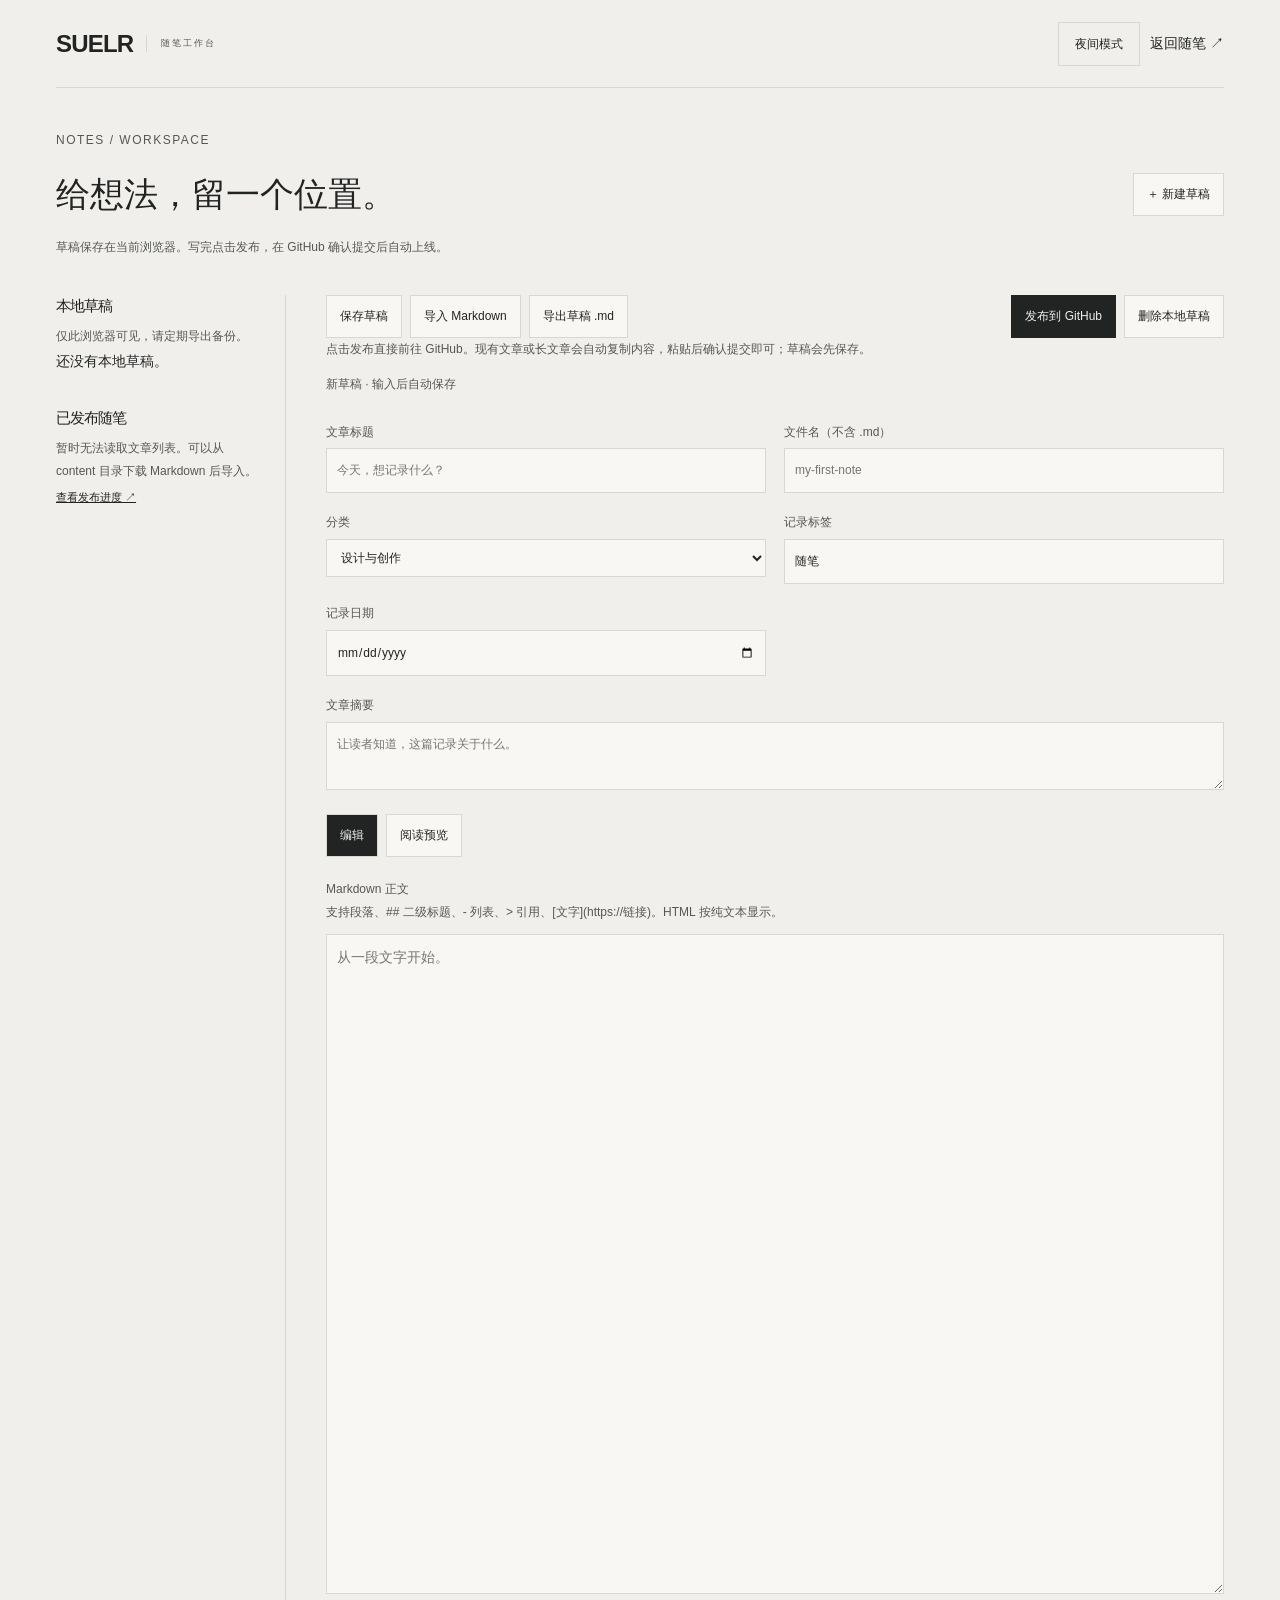
==== commit c61acede: "Publish directly to GitHub from editor with automatic draft save and clipboard handoff" ====
--- a/editor/index.html
+++ b/editor/index.html
@@ -5,8 +5,8 @@
 <main id="main" class="wrap editor-main">
 <div class="editor-heading"><div><p class="eyebrow">NOTES / WORKSPACE</p><h1>给想法，留一个位置。</h1><p>草稿保存在当前浏览器。写完点击发布，在 GitHub 确认提交后自动上线。</p></div><button type="button" id="new-note">＋ 新建草稿</button></div>
 <div class="editor-layout"><aside class="draft-panel" aria-label="文章列表"><h2>本地草稿</h2><p class="small">仅此浏览器可见，请定期导出备份。</p><div id="draft-list"></div><h2>已发布随笔</h2><p id="published-status" class="small" role="status">正在读取…</p><div id="published-list"></div><a href="https://github.com/sibaishi/suelr-home/actions/workflows/publish.yml" target="_blank" rel="noopener">查看发布进度 ↗</a></aside>
-<section aria-label="编辑与预览"><div class="editor-toolbar"><button type="button" id="save-note">保存草稿</button><label class="file-button">导入 Markdown<input type="file" id="import-note" accept=".md,.markdown,text/markdown,text/plain"></label><button type="button" id="export-note">导出草稿 .md</button><button type="button" id="publish-note" class="primary-action">发布</button><button type="button" id="delete-note">删除本地草稿</button></div>
-<p id="save-status" role="status" aria-live="polite"></p><p id="error-status" role="alert"></p>
+<section aria-label="编辑与预览"><div class="editor-toolbar"><button type="button" id="save-note">保存草稿</button><label class="file-button">导入 Markdown<input type="file" id="import-note" accept=".md,.markdown,text/markdown,text/plain"></label><button type="button" id="export-note">导出草稿 .md</button><button type="button" id="publish-note" class="primary-action">发布到 GitHub</button><button type="button" id="delete-note">删除本地草稿</button></div>
+<p class="small">点击发布直接前往 GitHub。现有文章或长文章会自动复制内容，粘贴后确认提交即可；草稿会先保存。</p><p id="save-status" role="status" aria-live="polite"></p><p id="error-status" role="alert"></p>
 <form id="note-form"><div class="metadata"><label>文章标题<input id="title" required maxlength="160" placeholder="今天，想记录什么？"></label><label>文件名（不含 .md）<input id="slug" required pattern="[a-z0-9]+(-[a-z0-9]+)*" placeholder="my-first-note" autocomplete="off"></label><label>分类<select id="category"><option>设计与创作</option><option>生活与远行</option></select></label><label>记录标签<input id="label" maxlength="80" placeholder="随笔"></label><label>记录日期<input id="date" type="date"></label><label class="summary-field">文章摘要<textarea id="summary" rows="2" maxlength="400" placeholder="让读者知道，这篇记录关于什么。"></textarea></label></div>
 <div class="view-tabs" role="group" aria-label="切换工作区"><button type="button" data-view="edit" aria-pressed="true">编辑</button><button type="button" data-view="preview" aria-pressed="false">阅读预览</button></div>
 <div id="edit-pane"><label for="body">Markdown 正文</label><p id="syntax-help" class="small">支持段落、## 二级标题、- 列表、&gt; 引用、[文字](https://链接)。HTML 按纯文本显示。</p><textarea id="body" rows="24" aria-describedby="syntax-help" spellcheck="false" placeholder="从一段文字开始。"></textarea></div>
--- a/site.css
+++ b/site.css
@@ -4,4 +4,6 @@
 @media(max-width:600px){.wordmark small{display:none}.nav .wordmark{font-size:22px}.hero-home{padding:27px 0 30px}.hero-meta{display:block;line-height:1.9;margin-bottom:26px}.hero-meta>span:last-child{display:block;margin-top:8px}.hero-home h1{font-size:38px;letter-spacing:-1.5px;line-height:1.45;margin-bottom:20px}.hero-description{font-size:12px;line-height:2}.hero-aside{grid-template-columns:1fr;gap:12px}.hero-aside h2{font-size:23px}.hero-aside p{font-size:12px}.hero-aside .inline-link{font-size:11px;margin-top:2px}.hero-foot{font-size:7px;gap:15px;line-height:1.8;margin-top:28px;letter-spacing:.5px}.hero-foot .coordinates{gap:10px}.section-home{padding:43px 0}.section-heading{display:block}.section-heading h2{font-size:27px}.section-heading>p{max-width:none;margin-top:15px;font-size:11px}.spaces-grid{grid-template-columns:1fr;gap:25px}.space-image{height:230px}.design-proof{padding:35px}.space-copy{padding:23px 21px}.space-copy h3{font-size:24px}.space-copy p{font-size:12px}.space-bottom{padding-top:20px;margin-top:21px;font-size:9px}.photo-credit{font-size:8px}.notes-toolbar{gap:8px;margin-bottom:20px}.filter-button{font-size:10px;padding:10px 14px}.note-card{grid-template-columns:1fr 18px;gap:10px;padding:24px 0}.note-category{grid-column:1;font-size:9px;padding:0}.note-card>div:nth-child(2){grid-column:1}.note-arrow{grid-column:2;grid-row:1/3;align-self:center}.note-card h3{font-size:19px;margin-bottom:10px}.note-card p{font-size:11px;line-height:2}.note-meta{font-size:9px;margin-top:12px}.about-name{font-size:36px}.about-facts{grid-template-columns:1fr 1fr;gap:20px}.about-facts>div:last-child{grid-column:1/-1}.contact-home h2{font-size:27px}.contact-home .email{font-size:19px;gap:18px}.contact-home>p{font-size:11px;line-height:2}.footer-home{align-items:flex-start;gap:15px;font-size:8px;line-height:1.9;padding-top:22px}.footer-links{gap:13px;flex-wrap:wrap;justify-content:flex-end}.breadcrumb{font-size:9px;padding:23px 0;gap:10px;flex-wrap:wrap}.article-shell{padding:28px 0 45px}.article-head h1{font-size:29px;line-height:1.55;margin:17px 0}.article-head .summary{font-size:12px}.article-meta{font-size:9px;gap:13px;flex-wrap:wrap;margin-top:20px}.prose h2{font-size:22px;margin-top:30px}.prose p,.prose li{font-size:14px;line-height:2.1}.prose blockquote{padding:16px 18px}.prose blockquote p{font-size:15px}.article-end{font-size:11px}.article-end .close{font-size:11px}.related-note{font-size:10px}}
 @media(prefers-reduced-motion:reduce){html{scroll-behavior:auto}*{transition:none!important}}
 
-.write-note{display:inline-flex;align-items:center;background:var(--site-text);color:var(--site-bg);margin-bottom:22px;text-decoration:none}.write-note:hover{opacity:.8}
+.write-note{display:inline-flex;align-items:center;background:var(--site-text);color:var(--site-bg);margin-bottom:0;text-decoration:none;flex-shrink:0;white-space:nowrap}.write-note:hover{opacity:.8}
+
+.notes-controls{display:flex;justify-content:space-between;align-items:flex-start;gap:16px;margin-bottom:25px}.notes-controls .notes-toolbar{margin-bottom:0;min-width:0}.notes-controls .write-note{background:transparent;color:var(--site-text)}@media(max-width:600px){.notes-controls{margin-bottom:20px}}
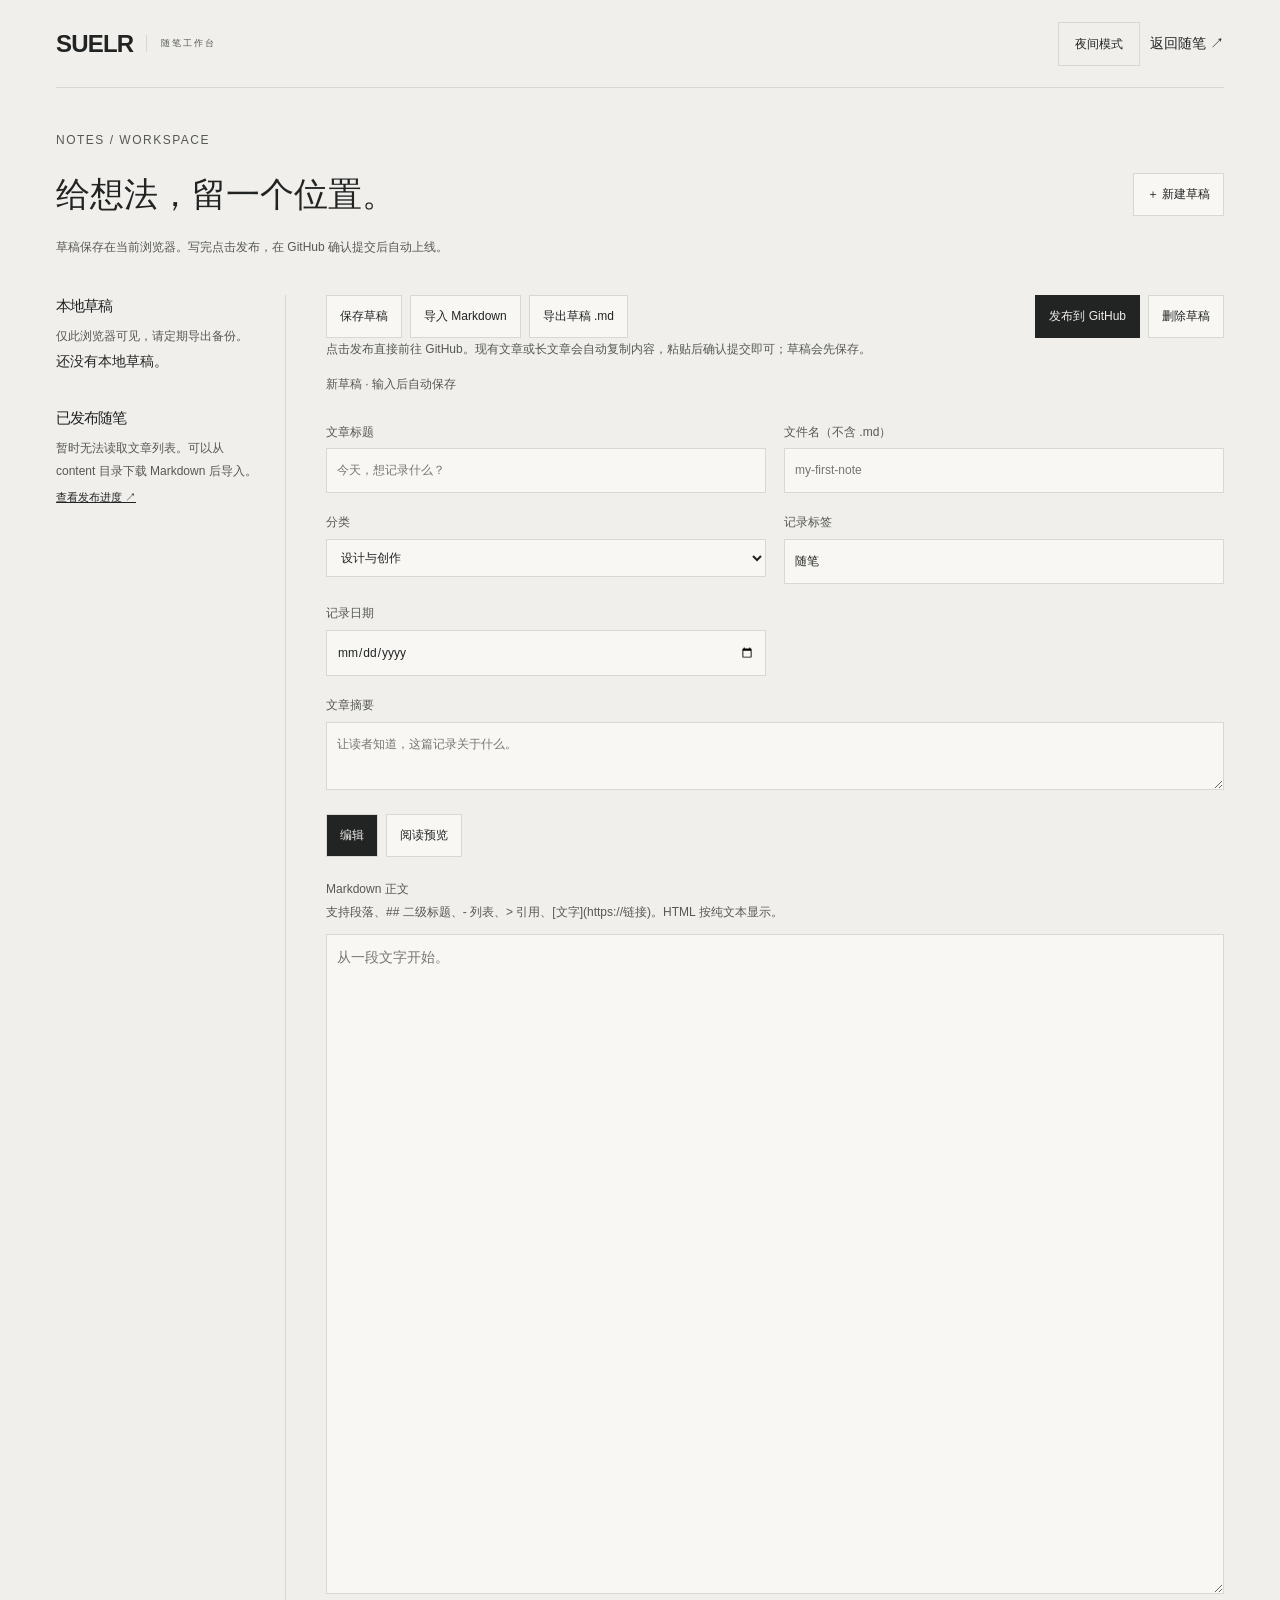
==== commit debb3e9a: "Add direct GitHub deletion links and support publishing with no articles" ====
--- a/editor/index.html
+++ b/editor/index.html
@@ -5,7 +5,7 @@
 <main id="main" class="wrap editor-main">
 <div class="editor-heading"><div><p class="eyebrow">NOTES / WORKSPACE</p><h1>给想法，留一个位置。</h1><p>草稿保存在当前浏览器。写完点击发布，在 GitHub 确认提交后自动上线。</p></div><button type="button" id="new-note">＋ 新建草稿</button></div>
 <div class="editor-layout"><aside class="draft-panel" aria-label="文章列表"><h2>本地草稿</h2><p class="small">仅此浏览器可见，请定期导出备份。</p><div id="draft-list"></div><h2>已发布随笔</h2><p id="published-status" class="small" role="status">正在读取…</p><div id="published-list"></div><a href="https://github.com/sibaishi/suelr-home/actions/workflows/publish.yml" target="_blank" rel="noopener">查看发布进度 ↗</a></aside>
-<section aria-label="编辑与预览"><div class="editor-toolbar"><button type="button" id="save-note">保存草稿</button><label class="file-button">导入 Markdown<input type="file" id="import-note" accept=".md,.markdown,text/markdown,text/plain"></label><button type="button" id="export-note">导出草稿 .md</button><button type="button" id="publish-note" class="primary-action">发布到 GitHub</button><button type="button" id="delete-note">删除本地草稿</button></div>
+<section aria-label="编辑与预览"><div class="editor-toolbar"><button type="button" id="save-note">保存草稿</button><label class="file-button">导入 Markdown<input type="file" id="import-note" accept=".md,.markdown,text/markdown,text/plain"></label><button type="button" id="export-note">导出草稿 .md</button><button type="button" id="publish-note" class="primary-action">发布到 GitHub</button><button type="button" id="delete-note">删除草稿</button><a id="delete-published" class="delete-published" target="_blank" rel="noopener" hidden>删除线上文章</a></div>
 <p class="small">点击发布直接前往 GitHub。现有文章或长文章会自动复制内容，粘贴后确认提交即可；草稿会先保存。</p><p id="save-status" role="status" aria-live="polite"></p><p id="error-status" role="alert"></p>
 <form id="note-form"><div class="metadata"><label>文章标题<input id="title" required maxlength="160" placeholder="今天，想记录什么？"></label><label>文件名（不含 .md）<input id="slug" required pattern="[a-z0-9]+(-[a-z0-9]+)*" placeholder="my-first-note" autocomplete="off"></label><label>分类<select id="category"><option>设计与创作</option><option>生活与远行</option></select></label><label>记录标签<input id="label" maxlength="80" placeholder="随笔"></label><label>记录日期<input id="date" type="date"></label><label class="summary-field">文章摘要<textarea id="summary" rows="2" maxlength="400" placeholder="让读者知道，这篇记录关于什么。"></textarea></label></div>
 <div class="view-tabs" role="group" aria-label="切换工作区"><button type="button" data-view="edit" aria-pressed="true">编辑</button><button type="button" data-view="preview" aria-pressed="false">阅读预览</button></div>
--- a/editor/editor.css
+++ b/editor/editor.css
@@ -1,3 +1,5 @@
 .editor-main{padding:42px 0 70px}.editor-heading{display:flex;justify-content:space-between;align-items:center;gap:24px;margin-bottom:36px}.editor-heading h1{font-size:34px;font-weight:500;margin:10px 0}.editor-heading p,.small{color:var(--site-muted);font-size:12px}.editor-layout{display:grid;grid-template-columns:230px minmax(0,1fr);gap:40px}.draft-panel{border-right:1px solid var(--site-line);padding-right:24px}.draft-panel h2{font-size:15px;font-weight:500;margin:0 0 8px}.draft-panel h2:not(:first-child){margin-top:32px}.draft-panel a{font-size:11px;text-decoration:underline}.draft-panel button{width:100%;text-align:left;margin-top:10px;overflow-wrap:anywhere}.draft-panel button[aria-current=true]{border-color:var(--site-text);background:var(--site-soft)}button,.file-button,.dialog-actions a{background:var(--site-surface);color:var(--site-text);border:1px solid var(--site-line);padding:9px 13px;font:inherit;font-size:12px;cursor:pointer}button:hover,.file-button:hover{border-color:var(--site-muted)}.editor-toolbar{display:flex;flex-wrap:wrap;gap:8px}.file-button{display:inline-flex;align-items:center;position:relative}.file-button input{position:absolute;inset:0;opacity:0;width:100%;cursor:pointer}.file-button:focus-within{outline:2px solid var(--site-text);outline-offset:3px}input,select,textarea{font:inherit;color:var(--site-text);background:var(--site-surface);border:1px solid var(--site-line);padding:10px;width:100%;border-radius:0}input:focus-visible,select:focus-visible,textarea:focus-visible,button:focus-visible,a:focus-visible{outline:2px solid var(--site-text);outline-offset:3px}.metadata{display:grid;grid-template-columns:1fr 1fr;gap:18px;margin:24px 0}.metadata label,#edit-pane>label{font-size:12px;color:var(--site-muted)}.metadata input,.metadata select,.metadata textarea{display:block;margin-top:5px}.summary-field{grid-column:1/-1}textarea{resize:vertical}.view-tabs{display:flex;gap:8px;margin:24px 0 18px}.view-tabs [aria-pressed=true]{background:var(--site-text);color:var(--site-bg)}#body{font:14px/1.9 ui-monospace,monospace;min-height:420px;margin-top:10px}#save-status{font-size:12px;color:var(--site-muted);min-height:24px;margin-top:12px}#error-status{font-size:13px;color:var(--site-text);border-left:2px solid var(--site-text);padding-left:10px}#error-status:empty{display:none}.editor-main .article-shell{padding-top:10px;max-width:none}.editor-main .article-head h1{overflow-wrap:anywhere}.prose{overflow-wrap:anywhere}dialog{max-width:620px;width:calc(100% - 32px);padding:30px;background:var(--site-bg);color:var(--site-text);border:1px solid var(--site-line)}dialog::backdrop{background:#0008}dialog h2{font-size:24px;margin-bottom:18px}dialog p,dialog li{margin:12px 0}.dialog-actions{display:flex;flex-wrap:wrap;gap:10px;margin-top:24px}.draft-panel button small{display:block;color:var(--site-muted)}@media(max-width:850px){.editor-layout{grid-template-columns:1fr;gap:28px}.draft-panel{border-right:0;border-bottom:1px solid var(--site-line);padding:0 0 22px}.draft-panel button{width:auto;margin-right:8px}.editor-heading{align-items:flex-start}.editor-heading h1{font-size:28px}}@media(max-width:600px){.wrap{width:calc(100% - 32px)}.metadata{grid-template-columns:1fr}.editor-heading{display:block}.editor-heading>button{margin-top:16px}.nav{gap:10px}.site-actions{font-size:11px}.editor-main{padding-top:26px}.editor-main .article-head h1{font-size:28px}}
 
 .primary-action{background:var(--site-text)!important;color:var(--site-bg)!important;border-color:var(--site-text)!important}.editor-toolbar #publish-note{margin-left:auto}#publish-source{font:12px/1.7 ui-monospace,monospace;margin:12px 0}#publish-fallback{margin-top:20px;font-size:12px}#publish-copy-status{font-size:12px}
+
+.editor-toolbar .delete-published{font-size:12px;padding:9px 13px;border:1px solid var(--site-line)}.published-row{display:flex;align-items:center;gap:12px}.published-row button{flex:1;min-width:0}.published-row>a{flex-shrink:0;font-size:11px;color:var(--site-muted);padding:10px 0}.published-row>a:hover,.delete-published:hover{color:var(--site-text);text-decoration:underline}
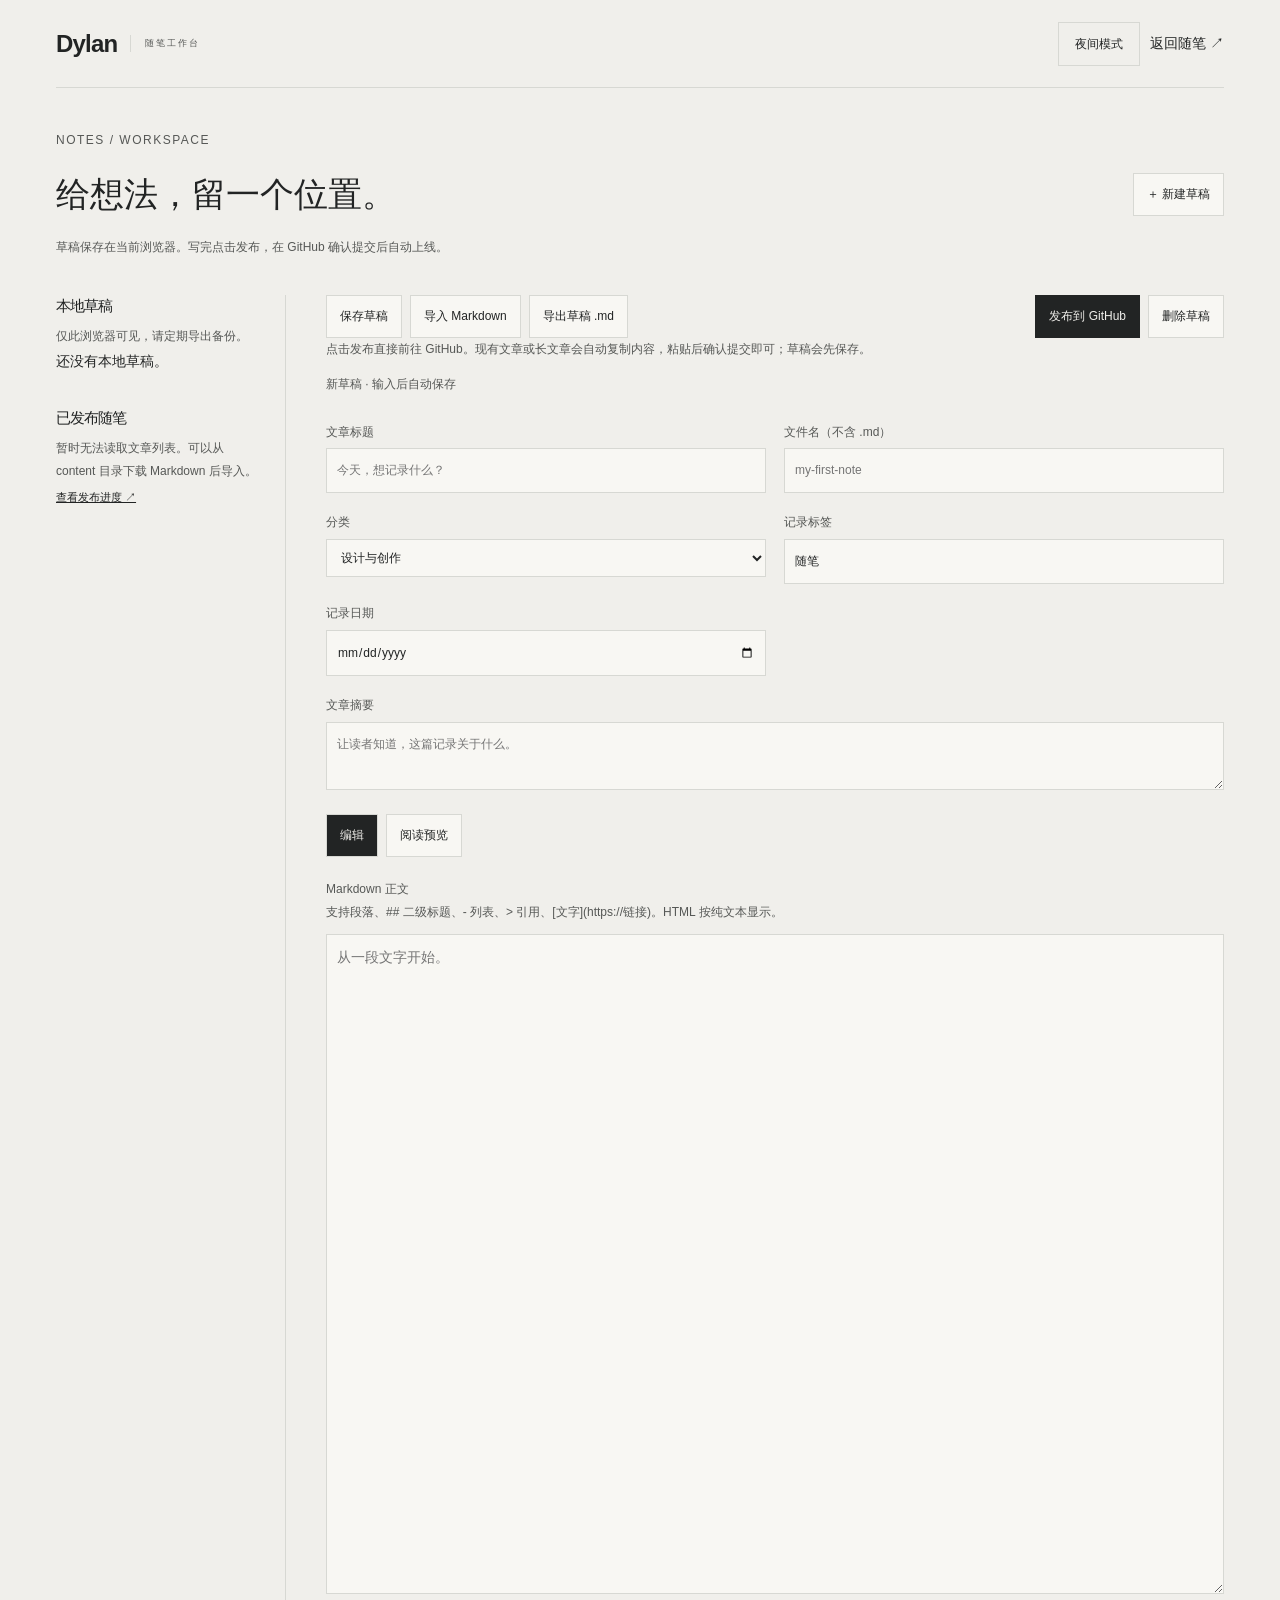
==== commit e0653e12: "Use Dylan as the personal site name while preserving suelr domains" ====
--- a/editor/index.html
+++ b/editor/index.html
@@ -1,7 +1,7 @@
 <!doctype html>
-<html lang="zh-CN"><head><meta charset="utf-8"><meta name="viewport" content="width=device-width,initial-scale=1"><meta name="robots" content="noindex,nofollow"><title>写随笔 · SUELR</title><script src="../theme.js"></script><link rel="stylesheet" href="../site.css"><link rel="stylesheet" href="../design-system.css"><link rel="stylesheet" href="editor.css"><link rel="icon" href="../assets/favicon.svg"></head>
+<html lang="zh-CN"><head><meta charset="utf-8"><meta name="viewport" content="width=device-width,initial-scale=1"><meta name="robots" content="noindex,nofollow"><title>写随笔 · Dylan</title><script src="../theme.js"></script><link rel="stylesheet" href="../site.css"><link rel="stylesheet" href="../design-system.css"><link rel="stylesheet" href="editor.css"><link rel="icon" href="../assets/favicon.svg"></head>
 <body><a href="#main" class="skip">跳到编辑器</a>
-<header class="nav wrap"><a class="wordmark" href="../index.html">SUELR<small>随笔工作台</small></a><div class="site-actions"><button type="button" class="theme-toggle" data-theme-toggle>夜间模式</button><a href="../index.html#notes">返回随笔 ↗</a></div></header>
+<header class="nav wrap"><a class="wordmark" href="../index.html">Dylan<small>随笔工作台</small></a><div class="site-actions"><button type="button" class="theme-toggle" data-theme-toggle>夜间模式</button><a href="../index.html#notes">返回随笔 ↗</a></div></header>
 <main id="main" class="wrap editor-main">
 <div class="editor-heading"><div><p class="eyebrow">NOTES / WORKSPACE</p><h1>给想法，留一个位置。</h1><p>草稿保存在当前浏览器。写完点击发布，在 GitHub 确认提交后自动上线。</p></div><button type="button" id="new-note">＋ 新建草稿</button></div>
 <div class="editor-layout"><aside class="draft-panel" aria-label="文章列表"><h2>本地草稿</h2><p class="small">仅此浏览器可见，请定期导出备份。</p><div id="draft-list"></div><h2>已发布随笔</h2><p id="published-status" class="small" role="status">正在读取…</p><div id="published-list"></div><a href="https://github.com/sibaishi/suelr-home/actions/workflows/publish.yml" target="_blank" rel="noopener">查看发布进度 ↗</a></aside>
